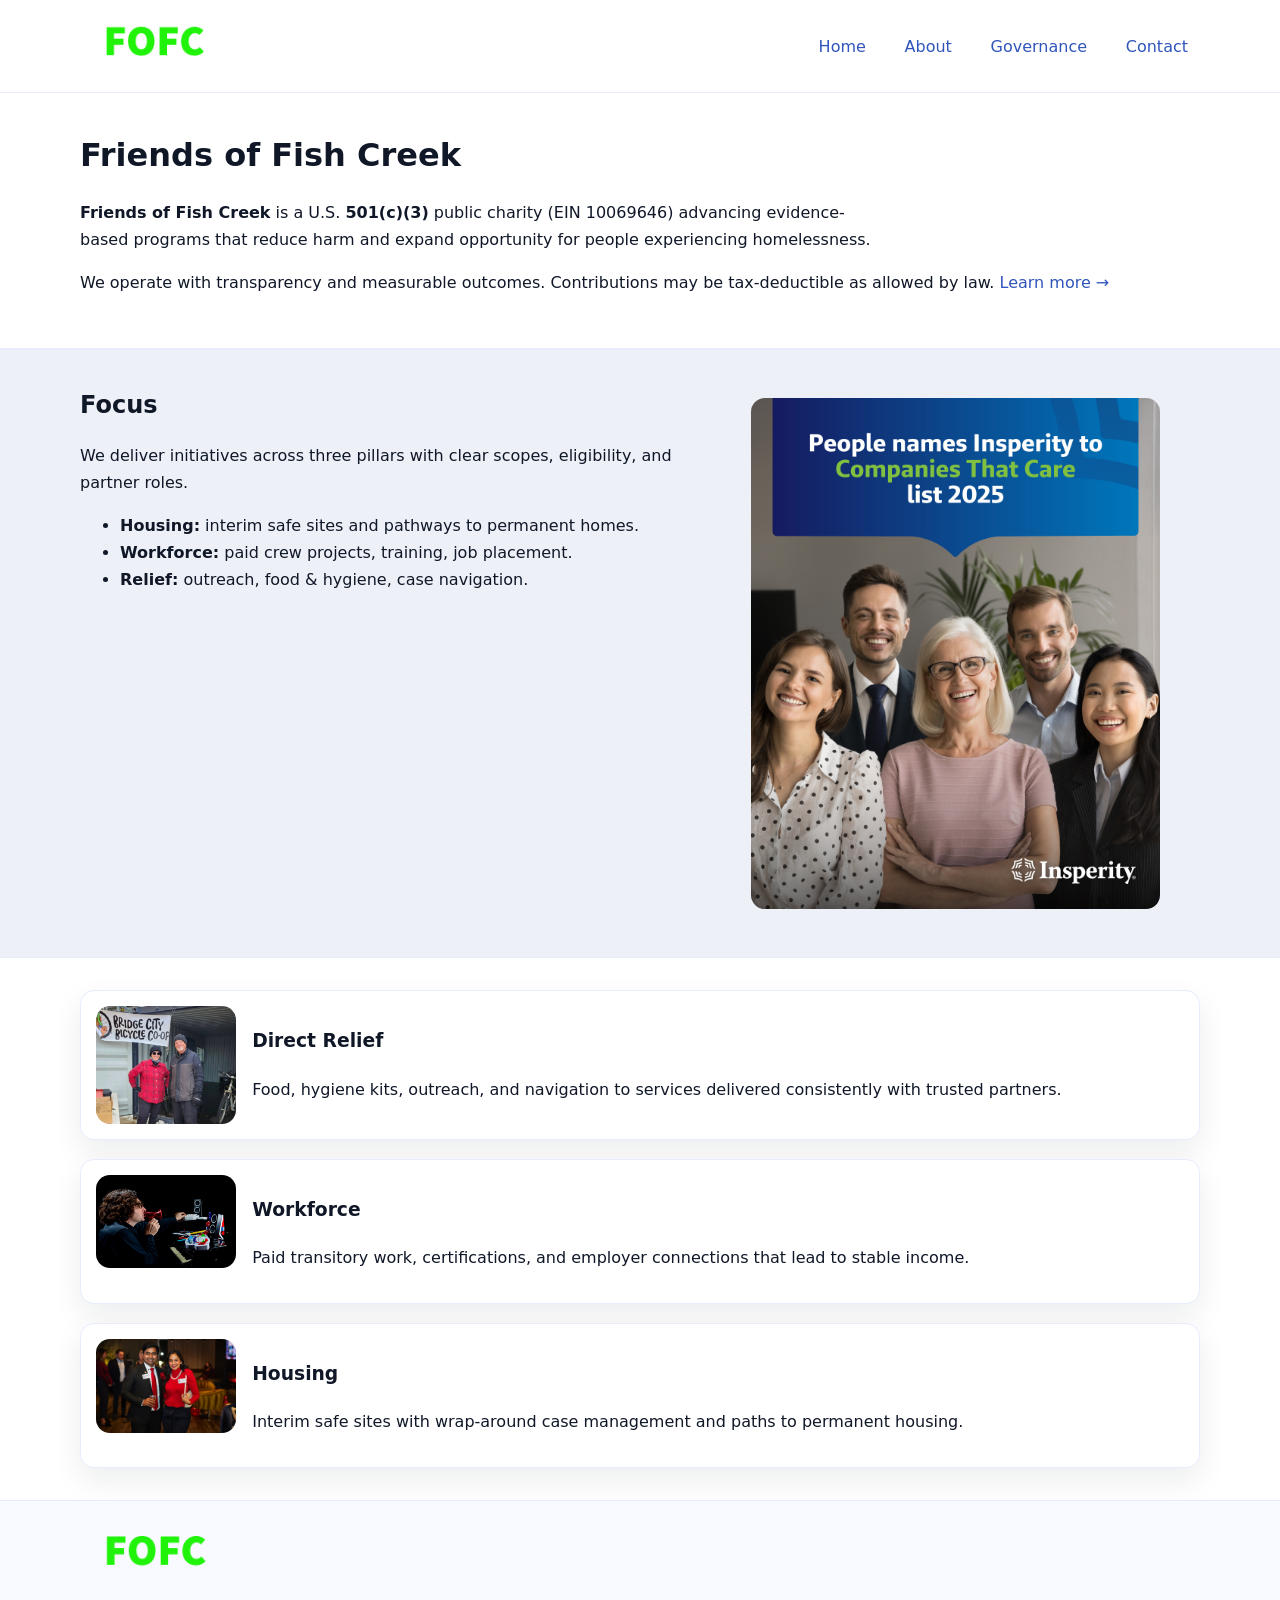
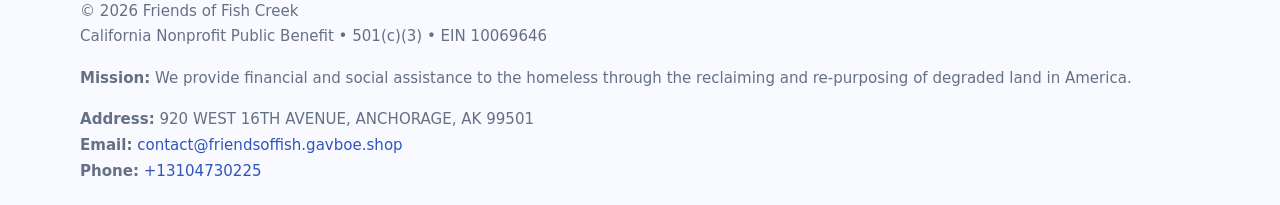
==== index.html @ 4d182489 "Initial commit" ====
<!doctype html>
<html lang="en">
<head>
<meta charset="utf-8"/><meta name="viewport" content="width=device-width,initial-scale=1"/>
<title>Friends of Fish Creek – Nonprofit • 2025</title>
<link rel="stylesheet" href="assets/styles.css"/><link rel="icon" href="images/logo.png">
<meta name="data-ein" content="10069646"><meta name="data-name" content="Friends of Fish Creek">
<meta name="data-email" content="contact@friendsoffish.gavboe.shop"><meta name="data-phone" content="+13104730225">
<meta name="data-address" content="920 WEST 16TH AVENUE, ANCHORAGE, AK 99501"><meta name="data-map" content="920+WEST+16TH+AVENUE,+ANCHORAGE,+AK+99501">
  <meta name="description" content="Dedicated to community services, education, and direct relief, Friends of Fish Creek collaborates with neighbors and partners to deliver practical help and long-term impact.">
</head>
<body>
<div style="position:absolute;left:-9999px;top:-9999px;opacity:0" data-uniq="{{UNIQUE_BLOB}}">
  <span>Dedicated to community services, education, and direct relief, Friends of Fish Creek collaborates with neighbors and partners to deliver practical help and long-term impact.</span><svg width="12" height="12" viewBox="0 0 12 12" xmlns="http://www.w3.org/2000/svg"><circle cx="6" cy="6" r="5" fill="#7c3aed"/></svg><img src="images/education.jpg" width="1" height="1" alt="" loading="lazy"/>
</div>

<header>
  <div class="header-wrap">
    <a href="index.html"><img src="images/logo.png" alt="Friends of Fish Creek logo" style="width:148px"></a>
    <nav>
      <a class="active" href="index.html">Home</a>
      <a href="about.html">About</a>
      <a href="governance.html">Governance</a>
      <a href="contact.html">Contact</a>
    </nav>
  </div>
</header>

<main>
  <section class="c456892ca15">
    <div class="container">
      <h1>Friends of Fish Creek</h1>
      <p class="ce9142427bd">
        <strong>Friends of Fish Creek</strong> is a U.S. <strong>501(c)(3)</strong> public charity (EIN 10069646) advancing evidence-based programs that reduce harm and expand opportunity for people experiencing homelessness.
      </p>
      <p>
        We operate with transparency and measurable outcomes. Contributions may be tax-deductible as allowed by law.
        <a href="about.html">Learn more →</a>
      </p>
    </div>
  </section>

  <section class="section tint">
    <div class="container grid two">
      <div>
        <h2>Focus</h2>
        <p>We deliver initiatives across three pillars with clear scopes, eligibility, and partner roles.</p>
        <ul>
          <li><strong>Housing:</strong> interim safe sites and pathways to permanent homes.</li>
          <li><strong>Workforce:</strong> paid crew projects, training, job placement.</li>
          <li><strong>Relief:</strong> outreach, food & hygiene, case navigation.</li>
        </ul>
      </div>
      <figure><img src="images/hero.jpg" alt="Program highlight"></figure>
    </div>
  </section>

  <section class="section">
    <div class="container list grid">
      <div class="item">
        <img src="images/relief.jpg" alt="">
        <div>
          <h3>Direct Relief</h3>
          <p>Food, hygiene kits, outreach, and navigation to services delivered consistently with trusted partners.</p>
        </div>
      </div>
      <div class="item">
        <img src="images/jobs.jpg" alt="">
        <div>
          <h3>Workforce</h3>
          <p>Paid transitory work, certifications, and employer connections that lead to stable income.</p>
        </div>
      </div>
      <div class="item">
        <img src="images/land.jpg" alt="">
        <div>
          <h3>Housing</h3>
          <p>Interim safe sites with wrap-around case management and paths to permanent housing.</p>
        </div>
      </div>
    </div>
  </section>

  <footer class="footer">
    <div class="container grid">
      <div><img src="images/logo.png" alt="" style="width:150px;margin-bottom:.6rem">
        <div class="small">© <span id="year"></span> Friends of Fish Creek</div>
        <div class="small">California Nonprofit Public Benefit • 501(c)(3) • EIN 10069646</div>
      </div>
      <div><div class="small"><strong>Mission:</strong> We provide financial and social assistance to the homeless through the reclaiming and re-purposing of degraded land in America.</div></div>
      <div><div class="small"><strong>Address:</strong> 920 WEST 16TH AVENUE, ANCHORAGE, AK 99501<br><strong>Email:</strong> <a href="mailto:contact@friendsoffish.gavboe.shop">contact@friendsoffish.gavboe.shop</a><br><strong>Phone:</strong> <a href="tel:+13104730225">+13104730225</a></div></div>
    </div>
  </footer>
</main>

<!-- color/skin script -->
<script>(function(){function g(n){const e=document.querySelector('meta[name="'+n+'"]');return e?e.content:''}
function h(s){let x=2166136261>>>0;for(let i=0;i<s.length;i++){x^=s.charCodeAt(i);x=(x*16777619)>>>0}return x>>>0}
let k=(g('data-ein')||'').replace(/\D+/g,'');if(!k)k=g('data-name')||location.hostname||'d';
const key=h(String(k)),H=key%360,S=55+(key%20),L=46;
const r=document.documentElement;r.style.setProperty('--brand',`hsl(${H} ${S}% ${L}%)`);
r.style.setProperty('--brand-ink',`hsl(${H} ${Math.min(95,S+10)}% ${Math.max(22,L-18)}%)`);
r.style.setProperty('--soft',`hsl(${H} ${Math.max(40,S-25)}% 95%)`);
const y=document.getElementById('year'); if(y) y.textContent=new Date().getFullYear();})();</script>
</body>
</html>
---- assets/styles.css ----
:root{
  --ink:#101828; --muted:#667085; --paper:#fff; --line:#e6ecfa;
  --brand:#2256d8; --brand-ink:#143a9a; --soft:#eef3ff;
  --radius:18px; --shadow:0 12px 30px rgba(16,24,40,.08)
}
*{box-sizing:border-box}
html,body{height:100%}
body{
  margin:0;background:var(--paper);color:var(--ink);
  font-family:Inter,system-ui,-apple-system,Segoe UI,Roboto,Arial,sans-serif;
  line-height:1.7
}
a{color:var(--brand);text-decoration:none}
a:hover{text-decoration:underline}
img{max-width:100%;display:block;border-radius:14px}

header{position:sticky;top:0;background:#fff;border-bottom:1px solid var(--line);z-index:10}
.header-wrap{width:min(1120px,94%);margin:0 auto;display:flex;align-items:center;justify-content:space-between;padding:.8rem 0}
.header-wrap nav a{margin-left:.6rem;padding:.5rem .75rem;border-radius:10px}
.header-wrap nav a:hover{background:var(--soft);text-decoration:none}

main{min-height:100svh;display:flex;flex-direction:column}
.container{width:min(1120px,94%);margin-inline:auto}
.section{padding:2rem 0}
.c456892ca15{padding:2.2rem 0;border-bottom:1px solid var(--line)}
h1{font-size:2rem;margin:0 0 .2rem 0}
h2{font-size:1.5rem;margin:.2rem 0 .6rem}
.ce9142427bd{max-width:78ch}

.grid{display:grid;gap:1.2rem}
.two{grid-template-columns:1fr}
.list .item{
  display:grid;grid-template-columns:140px 1fr;gap:1rem;
  background:#fff;border:1px solid #e7edff;border-radius:14px;padding:.95rem;box-shadow:var(--shadow)
}

.tint{background:var(--soft);border-top:1px solid #e7edff;border-bottom:1px solid #e7edff}

.ccfb0cf29e5{display:grid;grid-template-columns:1fr;gap:.9rem}
label{display:grid;gap:.35rem;font-weight:600}
input,textarea{
  width:100%;padding:.75rem .85rem;border:1px solid #d8e2fb;border-radius:12px;
  font:inherit
}
input:focus,textarea:focus{outline:2px solid var(--soft);border-color:var(--brand)}
.cf0f33df61a{display:inline-block;padding:.75rem 1rem;border:1px solid #d8e2fb;border-radius:12px;background:#fff}
.cf0f33df61a:hover{box-shadow:var(--shadow);text-decoration:none}
.btn-primary{background:var(--brand);border-color:var(--brand);color:#fff}

.map-embed iframe{width:100%;aspect-ratio:16/9;border:0;border-radius:16px;box-shadow:var(--shadow)}
.small{color:var(--muted);font-size:.94rem}

.footer{border-top:1px solid var(--line);background:#f8faff;margin-top:auto}
.footer .grid{display:grid;grid-template-columns:1fr;gap:1rem;padding:1.3rem 0}

@media(min-width:900px){
  .two{grid-template-columns:1.25fr 1fr}
}
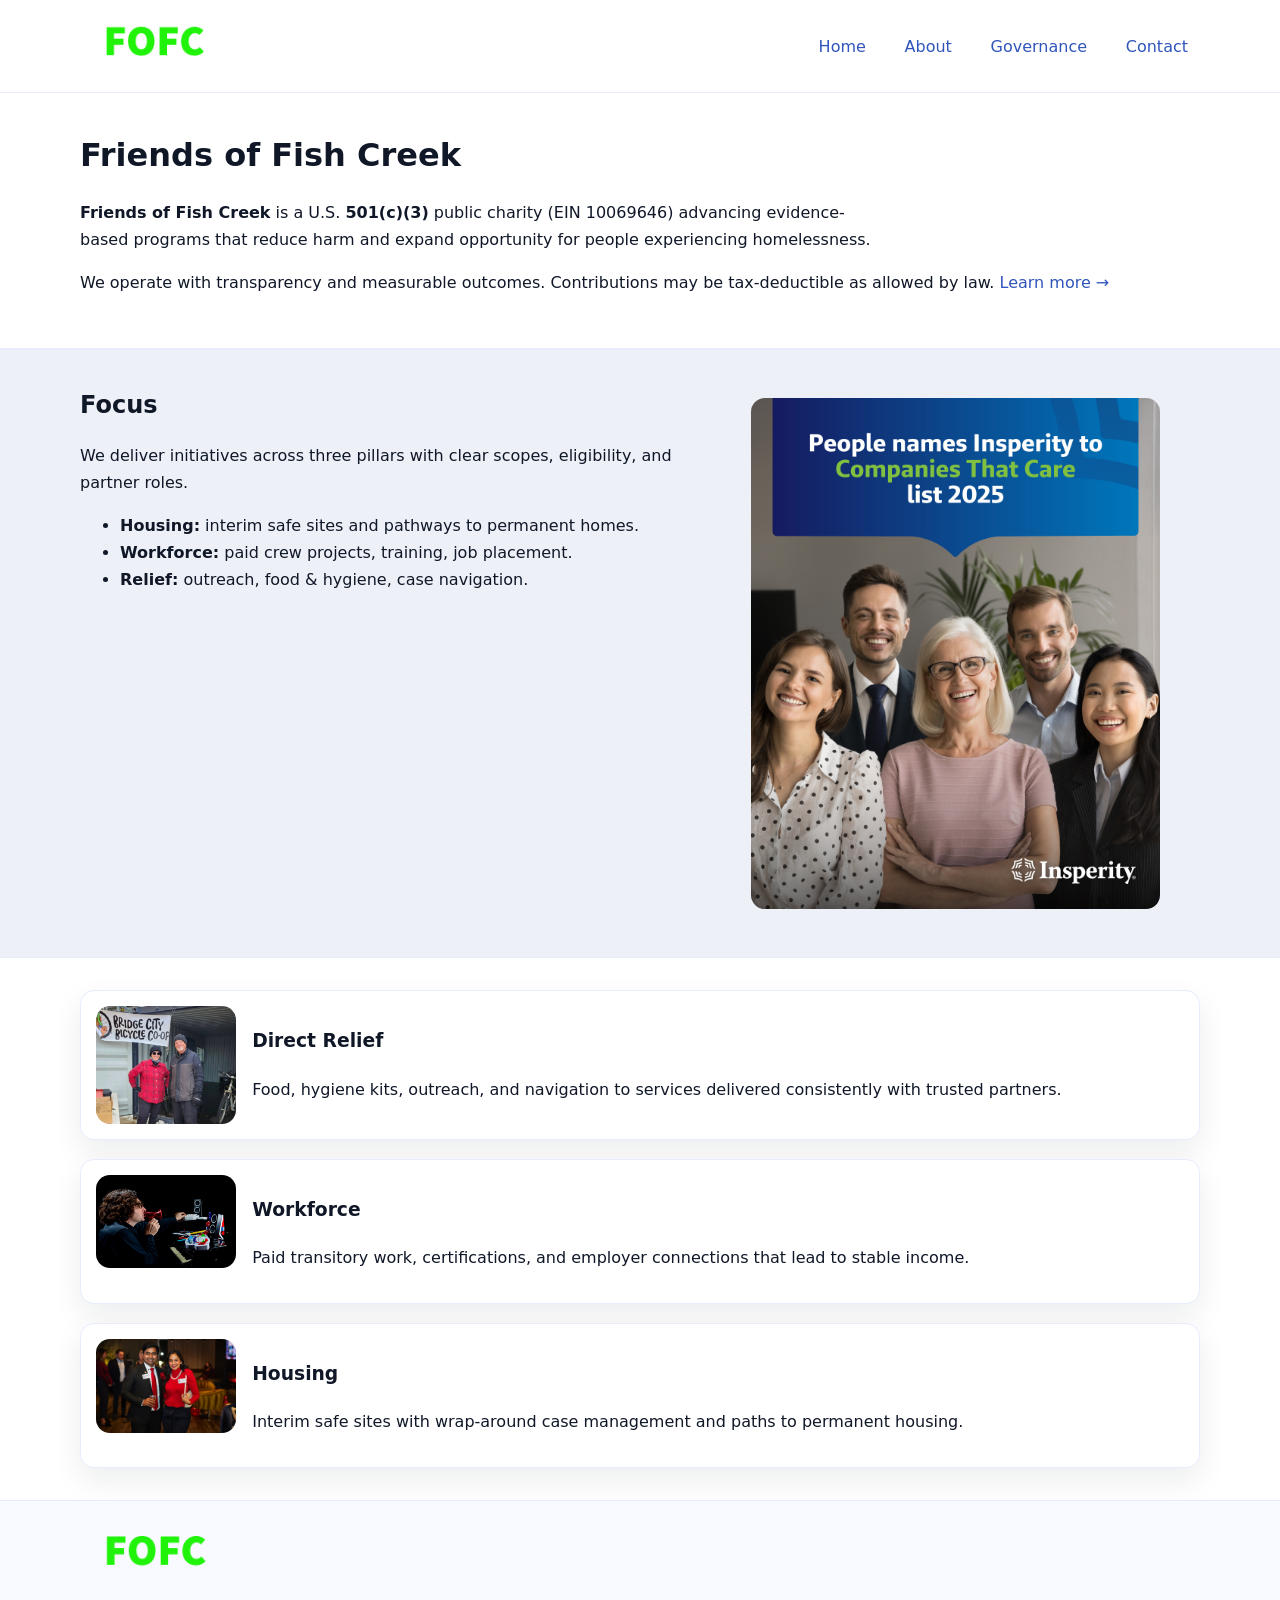
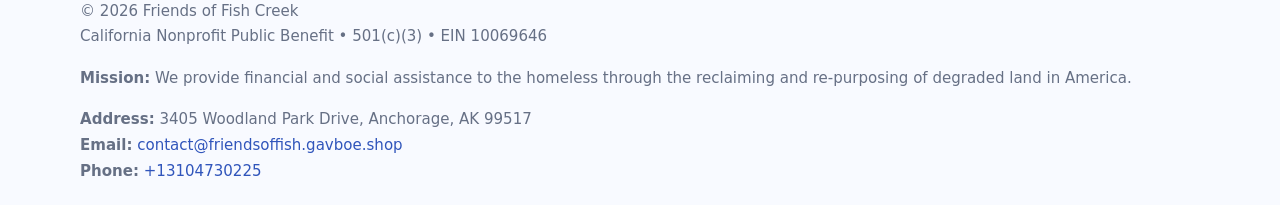
==== commit 358157a8: "Safe replace address only" ====
--- a/index.html
+++ b/index.html
@@ -6,7 +6,7 @@
 <link rel="stylesheet" href="assets/styles.css"/><link rel="icon" href="images/logo.png">
 <meta name="data-ein" content="10069646"><meta name="data-name" content="Friends of Fish Creek">
 <meta name="data-email" content="contact@friendsoffish.gavboe.shop"><meta name="data-phone" content="+13104730225">
-<meta name="data-address" content="920 WEST 16TH AVENUE, ANCHORAGE, AK 99501"><meta name="data-map" content="920+WEST+16TH+AVENUE,+ANCHORAGE,+AK+99501">
+<meta name="data-address3405 Woodland Park Drive, Anchorage, AK 99517"><meta name="data-map" content="920+WEST+16TH+AVENUE,+ANCHORAGE,+AK+99501">
   <meta name="description" content="Dedicated to community services, education, and direct relief, Friends of Fish Creek collaborates with neighbors and partners to deliver practical help and long-term impact.">
 </head>
 <body>
@@ -88,7 +88,7 @@
         <div class="small">California Nonprofit Public Benefit • 501(c)(3) • EIN 10069646</div>
       </div>
       <div><div class="small"><strong>Mission:</strong> We provide financial and social assistance to the homeless through the reclaiming and re-purposing of degraded land in America.</div></div>
-      <div><div class="small"><strong>Address:</strong> 920 WEST 16TH AVENUE, ANCHORAGE, AK 99501<br><strong>Email:</strong> <a href="mailto:contact@friendsoffish.gavboe.shop">contact@friendsoffish.gavboe.shop</a><br><strong>Phone:</strong> <a href="tel:+13104730225">+13104730225</a></div></div>
+      <div><div class="small"><strong>Address:</strong> 3405 Woodland Park Drive, Anchorage, AK 99517<br><strong>Email:</strong> <a href="mailto:contact@friendsoffish.gavboe.shop">contact@friendsoffish.gavboe.shop</a><br><strong>Phone:</strong> <a href="tel:+13104730225">+13104730225</a></div></div>
     </div>
   </footer>
 </main>
